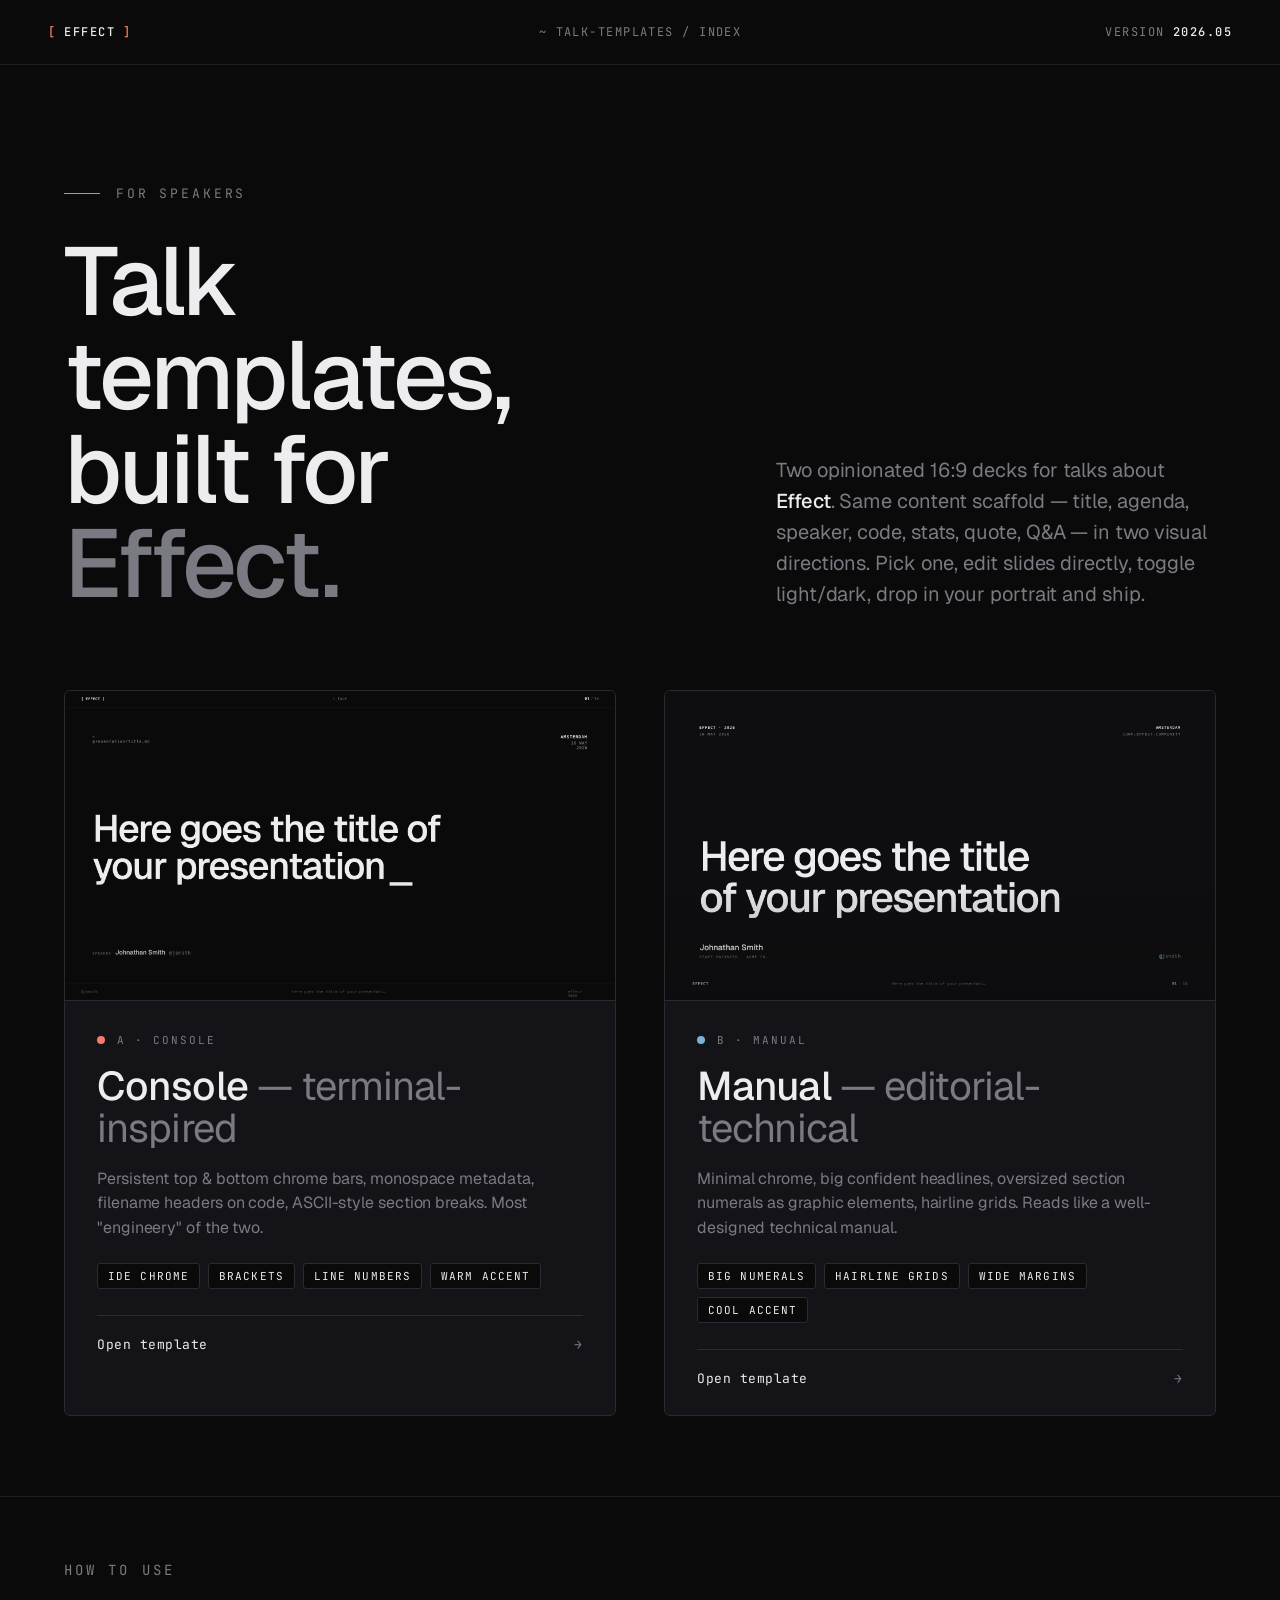
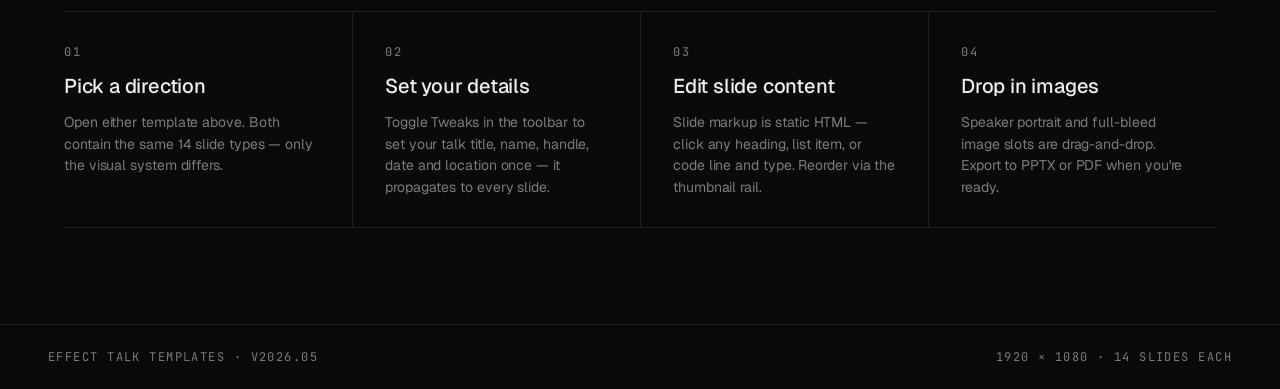
==== index.html @ d258993c "commit all" ====
<!doctype html>
<html lang="en">
<head>
<meta charset="utf-8" />
<title>Effect — Talk Templates</title>
<link rel="preconnect" href="https://fonts.googleapis.com">
<link rel="preconnect" href="https://fonts.gstatic.com" crossorigin>
<link href="https://fonts.googleapis.com/css2?family=Geist:wght@300;400;500;600;700&family=JetBrains+Mono:wght@400;500;600&display=swap" rel="stylesheet">
<style>
  :root {
    --bg: #0a0a0b;
    --fg: #ededf0;
    --muted: #7a7a82;
    --muted-2: #3a3a42;
    --hairline: #1d1d22;
    --hairline-2: #2a2a31;
    --panel: #131318;
    --accent-a: oklch(0.72 0.16 28);
    --accent-b: oklch(0.74 0.08 235);
  }
  * { box-sizing: border-box; }
  html, body {
    margin: 0; padding: 0;
    background: var(--bg);
    color: var(--fg);
    font-family: 'Geist', system-ui, sans-serif;
    font-weight: 400;
    letter-spacing: -0.005em;
    min-height: 100vh;
  }
  .mono { font-family: 'JetBrains Mono', monospace; }

  /* ---------- TOP BAR ---------- */
  .top {
    display: grid;
    grid-template-columns: 1fr auto 1fr;
    align-items: center;
    padding: 24px 48px;
    border-bottom: 1px solid var(--hairline);
    font-family: 'JetBrains Mono', monospace;
    font-size: 12px;
    letter-spacing: 0.12em;
    color: var(--muted);
    text-transform: uppercase;
    position: sticky; top: 0;
    background: var(--bg);
    z-index: 10;
  }
  .top .brand { color: var(--fg); font-weight: 500; }
  .top .brand::before { content: "["; color: var(--accent-a); padding-right: 8px; }
  .top .brand::after  { content: "]"; color: var(--accent-a); padding-left: 8px; }
  .top .crumbs { justify-self: center; }
  .top .ver { justify-self: end; }
  .top .ver b { color: var(--fg); font-weight: 500; }

  /* ---------- HERO ---------- */
  .hero {
    padding: 120px 64px 80px;
    max-width: 1600px;
    margin: 0 auto;
    display: grid;
    grid-template-columns: 1.4fr 1fr;
    gap: 96px;
    align-items: end;
  }
  .hero .eyebrow {
    font-family: 'JetBrains Mono', monospace;
    font-size: 13px;
    letter-spacing: 0.22em;
    text-transform: uppercase;
    color: var(--muted);
    margin-bottom: 32px;
    display: flex;
    align-items: center;
    gap: 16px;
  }
  .hero .eyebrow::before {
    content: "";
    width: 36px; height: 1px; background: var(--accent-a);
    display: inline-block;
  }
  .hero h1 {
    font-size: 96px;
    font-weight: 500;
    letter-spacing: -0.03em;
    line-height: 0.98;
    margin: 0;
    text-wrap: balance;
  }
  .hero h1 em { font-style: normal; color: var(--muted); }
  .hero .lede {
    color: var(--muted);
    font-size: 20px;
    line-height: 1.55;
    margin: 0;
    text-wrap: pretty;
  }
  .hero .lede b { color: var(--fg); font-weight: 500; }

  /* ---------- CARDS ---------- */
  .cards {
    padding: 0 64px 80px;
    max-width: 1600px;
    margin: 0 auto;
    display: grid;
    grid-template-columns: 1fr 1fr;
    gap: 48px;
  }
  .card {
    background: var(--panel);
    border: 1px solid var(--hairline-2);
    border-radius: 6px;
    overflow: hidden;
    text-decoration: none;
    color: inherit;
    display: flex;
    flex-direction: column;
    transition: transform 0.18s ease, border-color 0.18s ease;
  }
  .card:hover {
    transform: translateY(-3px);
    border-color: var(--muted-2);
  }
  .card .preview {
    position: relative;
    aspect-ratio: 16/9;
    background: #0c0c0e;
    overflow: hidden;
    border-bottom: 1px solid var(--hairline-2);
  }
  .card .preview img {
    width: 100%;
    height: 100%;
    display: block;
    object-fit: cover;
  }
  .card .preview::after {
    content: "";
    position: absolute;
    inset: 0;
    background: linear-gradient(to bottom, transparent 60%, rgba(10,10,11,0.4) 100%);
    pointer-events: none;
  }
  .card .body {
    padding: 32px 32px 28px;
    display: flex;
    flex-direction: column;
    gap: 18px;
  }
  .card .badge {
    font-family: 'JetBrains Mono', monospace;
    font-size: 11px;
    letter-spacing: 0.18em;
    text-transform: uppercase;
    color: var(--muted);
    display: flex;
    align-items: center;
    gap: 12px;
  }
  .card .badge .dot { width: 8px; height: 8px; border-radius: 50%; display: inline-block; }
  .card.a .badge .dot { background: var(--accent-a); }
  .card.b .badge .dot { background: var(--accent-b); }
  .card h2 {
    font-size: 40px;
    font-weight: 500;
    letter-spacing: -0.022em;
    margin: 0;
    line-height: 1.05;
  }
  .card h2 em { font-style: normal; color: var(--muted); font-weight: 400; }
  .card .desc {
    color: var(--muted);
    font-size: 16px;
    line-height: 1.55;
    margin: 0;
  }
  .card .traits {
    display: flex;
    flex-wrap: wrap;
    gap: 8px;
    margin-top: 4px;
  }
  .card .traits span {
    font-family: 'JetBrains Mono', monospace;
    font-size: 11px;
    letter-spacing: 0.1em;
    text-transform: uppercase;
    color: var(--fg);
    background: var(--bg);
    border: 1px solid var(--hairline-2);
    padding: 5px 10px;
    border-radius: 3px;
  }
  .card .cta {
    margin-top: 8px;
    display: flex;
    justify-content: space-between;
    align-items: center;
    padding-top: 20px;
    border-top: 1px solid var(--hairline-2);
    font-family: 'JetBrains Mono', monospace;
    font-size: 13px;
    color: var(--fg);
    letter-spacing: 0.04em;
  }
  .card .cta .arrow { color: var(--muted); }
  .card:hover .cta .arrow { color: var(--fg); }

  /* ---------- HOW IT WORKS ---------- */
  .how {
    padding: 64px 64px 96px;
    max-width: 1600px;
    margin: 0 auto;
    border-top: 1px solid var(--hairline);
  }
  .how h3 {
    font-size: 14px;
    font-family: 'JetBrains Mono', monospace;
    letter-spacing: 0.22em;
    text-transform: uppercase;
    color: var(--muted);
    margin: 0 0 32px;
    font-weight: 400;
  }
  .how-grid {
    display: grid;
    grid-template-columns: repeat(4, 1fr);
    gap: 0;
    border-top: 1px solid var(--hairline);
  }
  .how-cell {
    padding: 32px 32px 28px;
    border-bottom: 1px solid var(--hairline);
    border-left: 1px solid var(--hairline);
    display: flex;
    flex-direction: column;
    gap: 14px;
  }
  .how-cell:first-child { border-left: 0; padding-left: 0; }
  .how-cell .ix {
    font-family: 'JetBrains Mono', monospace;
    font-size: 12px;
    letter-spacing: 0.18em;
    color: var(--muted);
  }
  .how-cell h4 { font-size: 20px; font-weight: 500; letter-spacing: -0.01em; margin: 0; line-height: 1.2; }
  .how-cell p { color: var(--muted); font-size: 14px; line-height: 1.55; margin: 0; }

  /* ---------- FOOTER ---------- */
  footer {
    padding: 24px 48px;
    border-top: 1px solid var(--hairline);
    display: flex;
    justify-content: space-between;
    font-family: 'JetBrains Mono', monospace;
    font-size: 12px;
    letter-spacing: 0.12em;
    color: var(--muted);
    text-transform: uppercase;
  }
</style>
</head>
<body>

<div class="top">
  <span class="brand">EFFECT</span>
  <span class="crumbs">~ talk-templates / index</span>
  <span class="ver">VERSION <b>2026.05</b></span>
</div>

<section class="hero">
  <div>
    <div class="eyebrow">For speakers</div>
    <h1>Talk templates,<br>built for <em>Effect.</em></h1>
  </div>
  <p class="lede">
    Two opinionated 16:9 decks for talks about <b>Effect</b>.
    Same content scaffold — title, agenda, speaker, code, stats, quote, Q&amp;A — in two
    visual directions. Pick one, edit slides directly, toggle light/dark, drop in your
    portrait and ship.
  </p>
</section>

<section class="cards">

  <a class="card a" href="Effect Template - Console.html">
    <div class="preview">
      <img src="previews/console-title.png" alt="Console template preview" />
    </div>
    <div class="body">
      <div class="badge"><span class="dot"></span>A · CONSOLE</div>
      <h2>Console <em>— terminal-inspired</em></h2>
      <p class="desc">
        Persistent top &amp; bottom chrome bars, monospace metadata, filename headers on
        code, ASCII-style section breaks. Most "engineery" of the two.
      </p>
      <div class="traits">
        <span>IDE chrome</span><span>brackets</span><span>line numbers</span><span>warm accent</span>
      </div>
      <div class="cta"><span>Open template</span><span class="arrow">→</span></div>
    </div>
  </a>

  <a class="card b" href="Effect Template - Manual.html">
    <div class="preview">
      <img src="previews/manual-title.png" alt="Manual template preview" />
    </div>
    <div class="body">
      <div class="badge"><span class="dot"></span>B · MANUAL</div>
      <h2>Manual <em>— editorial-technical</em></h2>
      <p class="desc">
        Minimal chrome, big confident headlines, oversized section numerals as graphic
        elements, hairline grids. Reads like a well-designed technical manual.
      </p>
      <div class="traits">
        <span>big numerals</span><span>hairline grids</span><span>wide margins</span><span>cool accent</span>
      </div>
      <div class="cta"><span>Open template</span><span class="arrow">→</span></div>
    </div>
  </a>

</section>

<section class="how">
  <h3>How to use</h3>
  <div class="how-grid">
    <div class="how-cell">
      <span class="ix">01</span>
      <h4>Pick a direction</h4>
      <p>Open either template above. Both contain the same 14 slide types — only the visual system differs.</p>
    </div>
    <div class="how-cell">
      <span class="ix">02</span>
      <h4>Set your details</h4>
      <p>Toggle Tweaks in the toolbar to set your talk title, name, handle, date and location once — it propagates to every slide.</p>
    </div>
    <div class="how-cell">
      <span class="ix">03</span>
      <h4>Edit slide content</h4>
      <p>Slide markup is static HTML — click any heading, list item, or code line and type. Reorder via the thumbnail rail.</p>
    </div>
    <div class="how-cell">
      <span class="ix">04</span>
      <h4>Drop in images</h4>
      <p>Speaker portrait and full-bleed image slots are drag-and-drop. Export to PPTX or PDF when you're ready.</p>
    </div>
  </div>
</section>

<footer>
  <span>Effect talk templates · v2026.05</span>
  <span>1920 × 1080 · 14 slides each</span>
</footer>

</body>
</html>
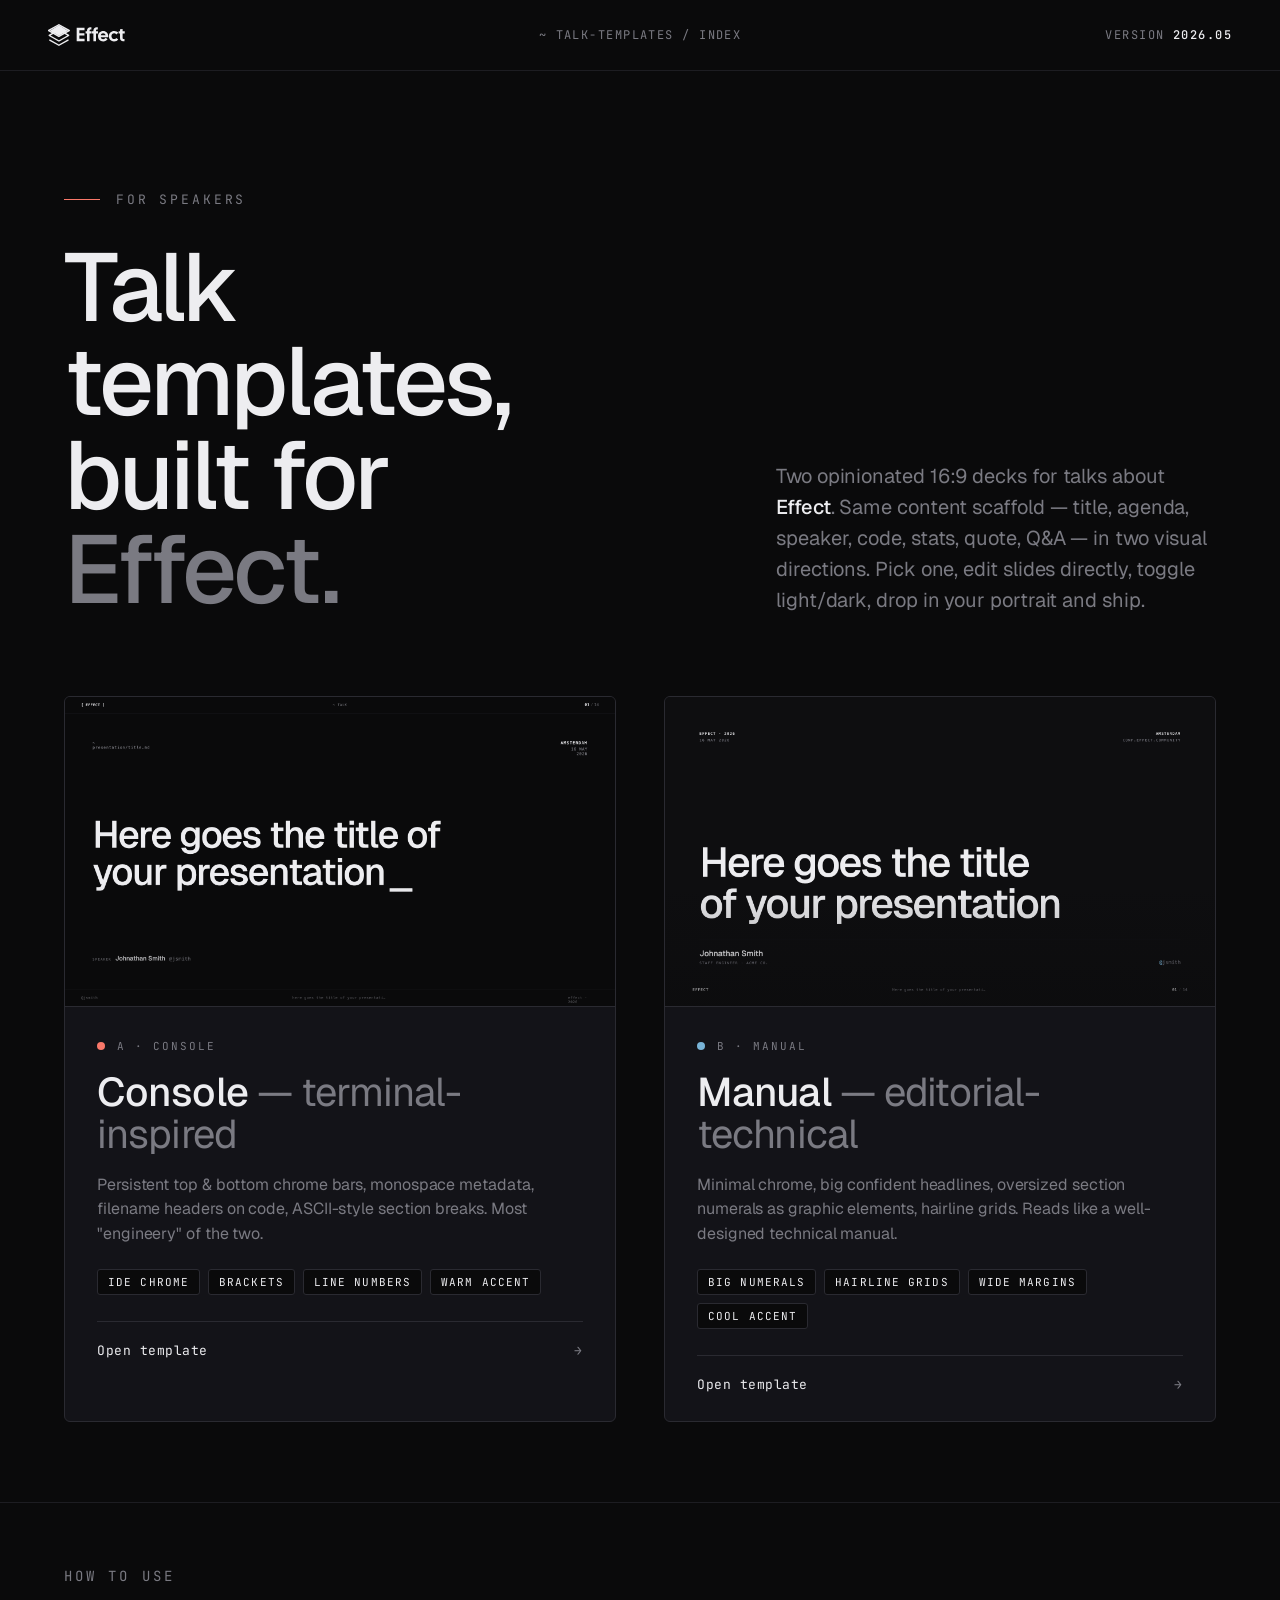
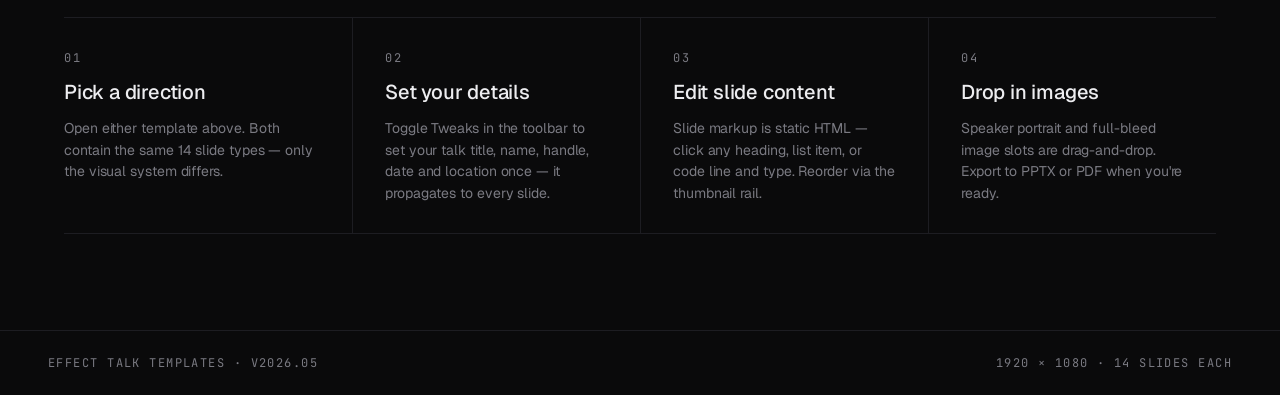
==== commit 56c552a4: "Replace [EFFECT] brand with Effect wordmark SVG (currentColor mask) Co-Authored-By: Claude Opus 4.7 " ====
--- a/index.html
+++ b/index.html
@@ -46,9 +46,20 @@
     background: var(--bg);
     z-index: 10;
   }
-  .top .brand { color: var(--fg); font-weight: 500; }
-  .top .brand::before { content: "["; color: var(--accent-a); padding-right: 8px; }
-  .top .brand::after  { content: "]"; color: var(--accent-a); padding-left: 8px; }
+  .top .brand {
+    display: inline-block;
+    width: 102px;
+    height: 22px;
+    vertical-align: middle;
+    color: var(--fg);
+    background-color: currentColor;
+    -webkit-mask: url(effect-logo.svg) left center / contain no-repeat;
+    mask: url(effect-logo.svg) left center / contain no-repeat;
+    font-size: 0;
+    line-height: 0;
+    text-indent: -9999px;
+    overflow: hidden;
+  }
   .top .crumbs { justify-self: center; }
   .top .ver { justify-self: end; }
   .top .ver b { color: var(--fg); font-weight: 500; }
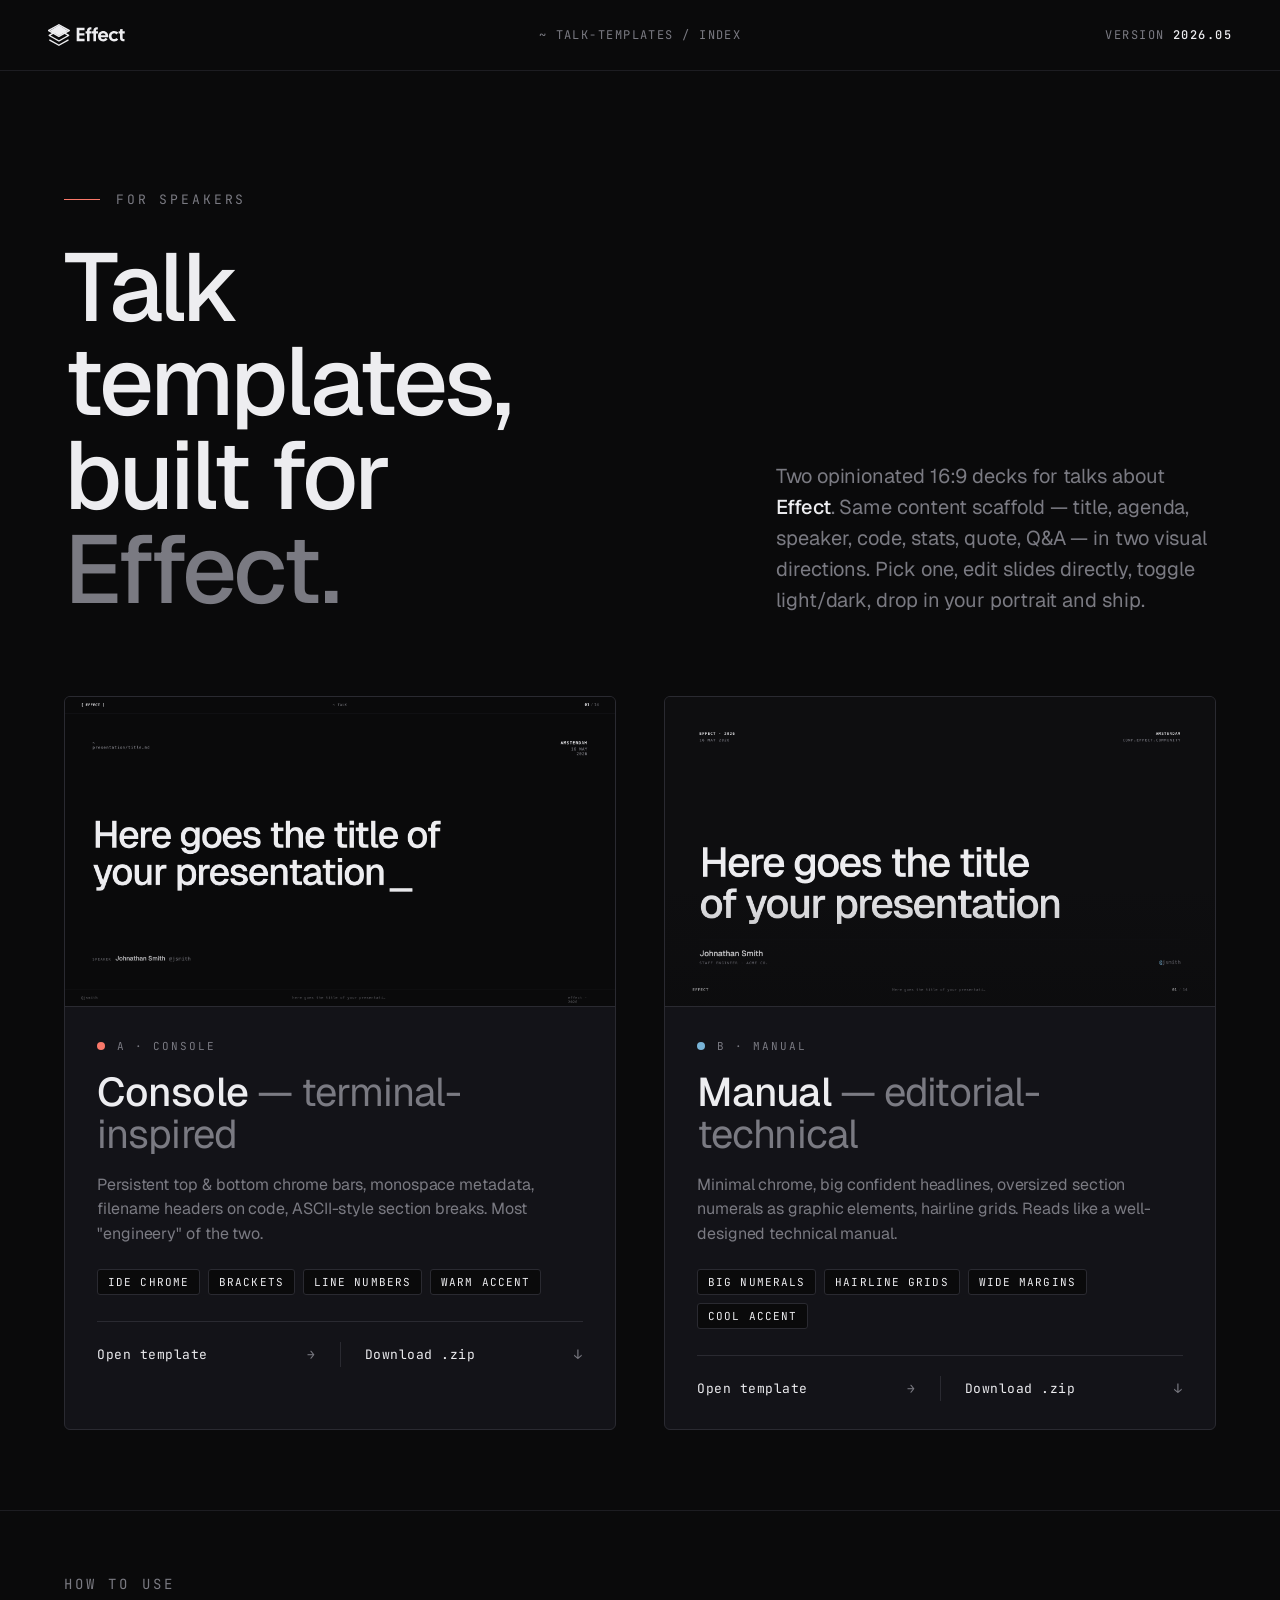
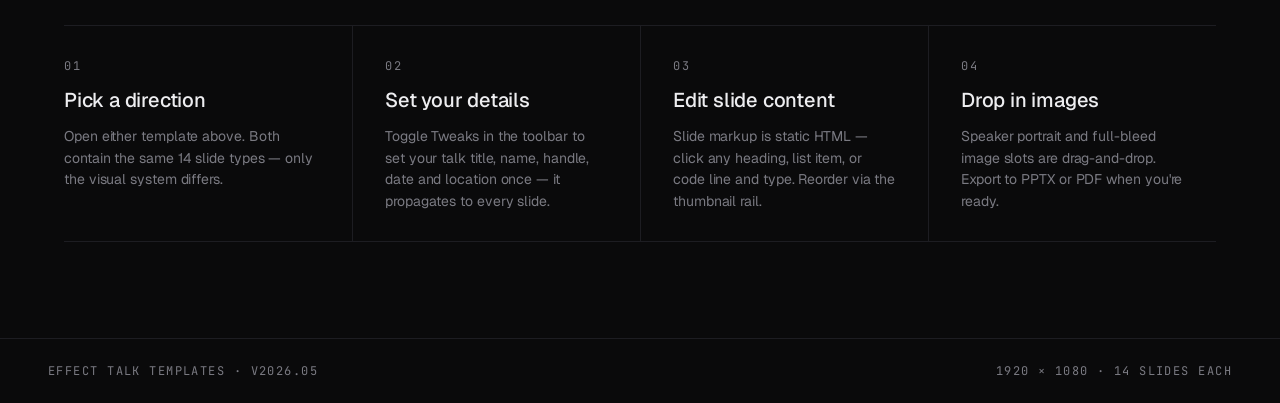
==== commit 9e65b37f: "Add per-template ZIP downloads on the landing page Each ZIP contains the template HTML plus all its " ====
--- a/index.html
+++ b/index.html
@@ -205,17 +205,28 @@
   .card .cta {
     margin-top: 8px;
     display: flex;
-    justify-content: space-between;
-    align-items: center;
+    gap: 24px;
     padding-top: 20px;
     border-top: 1px solid var(--hairline-2);
     font-family: 'JetBrains Mono', monospace;
     font-size: 13px;
+    letter-spacing: 0.04em;
+  }
+  .card .cta a {
+    flex: 1;
+    display: inline-flex;
+    align-items: center;
+    justify-content: space-between;
     color: var(--fg);
-    letter-spacing: 0.04em;
-  }
-  .card .cta .arrow { color: var(--muted); }
-  .card:hover .cta .arrow { color: var(--fg); }
+    text-decoration: none;
+    padding: 4px 0;
+  }
+  .card .cta a + a {
+    border-left: 1px solid var(--hairline-2);
+    padding-left: 24px;
+  }
+  .card .cta a .arrow { color: var(--muted); transition: color 0.18s ease; }
+  .card .cta a:hover .arrow { color: var(--fg); }
 
   /* ---------- HOW IT WORKS ---------- */
   .how {
@@ -294,10 +305,10 @@
 
 <section class="cards">
 
-  <a class="card a" href="Effect Template - Console.html">
-    <div class="preview">
+  <article class="card a">
+    <a class="preview" href="Effect Template - Console.html" aria-label="Open Console template">
       <img src="previews/console-title.png" alt="Console template preview" />
-    </div>
+    </a>
     <div class="body">
       <div class="badge"><span class="dot"></span>A · CONSOLE</div>
       <h2>Console <em>— terminal-inspired</em></h2>
@@ -308,14 +319,17 @@
       <div class="traits">
         <span>IDE chrome</span><span>brackets</span><span>line numbers</span><span>warm accent</span>
       </div>
-      <div class="cta"><span>Open template</span><span class="arrow">→</span></div>
-    </div>
-  </a>
-
-  <a class="card b" href="Effect Template - Manual.html">
-    <div class="preview">
+      <div class="cta">
+        <a href="Effect Template - Console.html"><span>Open template</span><span class="arrow">→</span></a>
+        <a href="downloads/effect-template-console.zip" download><span>Download .zip</span><span class="arrow">↓</span></a>
+      </div>
+    </div>
+  </article>
+
+  <article class="card b">
+    <a class="preview" href="Effect Template - Manual.html" aria-label="Open Manual template">
       <img src="previews/manual-title.png" alt="Manual template preview" />
-    </div>
+    </a>
     <div class="body">
       <div class="badge"><span class="dot"></span>B · MANUAL</div>
       <h2>Manual <em>— editorial-technical</em></h2>
@@ -326,9 +340,12 @@
       <div class="traits">
         <span>big numerals</span><span>hairline grids</span><span>wide margins</span><span>cool accent</span>
       </div>
-      <div class="cta"><span>Open template</span><span class="arrow">→</span></div>
-    </div>
-  </a>
+      <div class="cta">
+        <a href="Effect Template - Manual.html"><span>Open template</span><span class="arrow">→</span></a>
+        <a href="downloads/effect-template-manual.zip" download><span>Download .zip</span><span class="arrow">↓</span></a>
+      </div>
+    </div>
+  </article>
 
 </section>
 
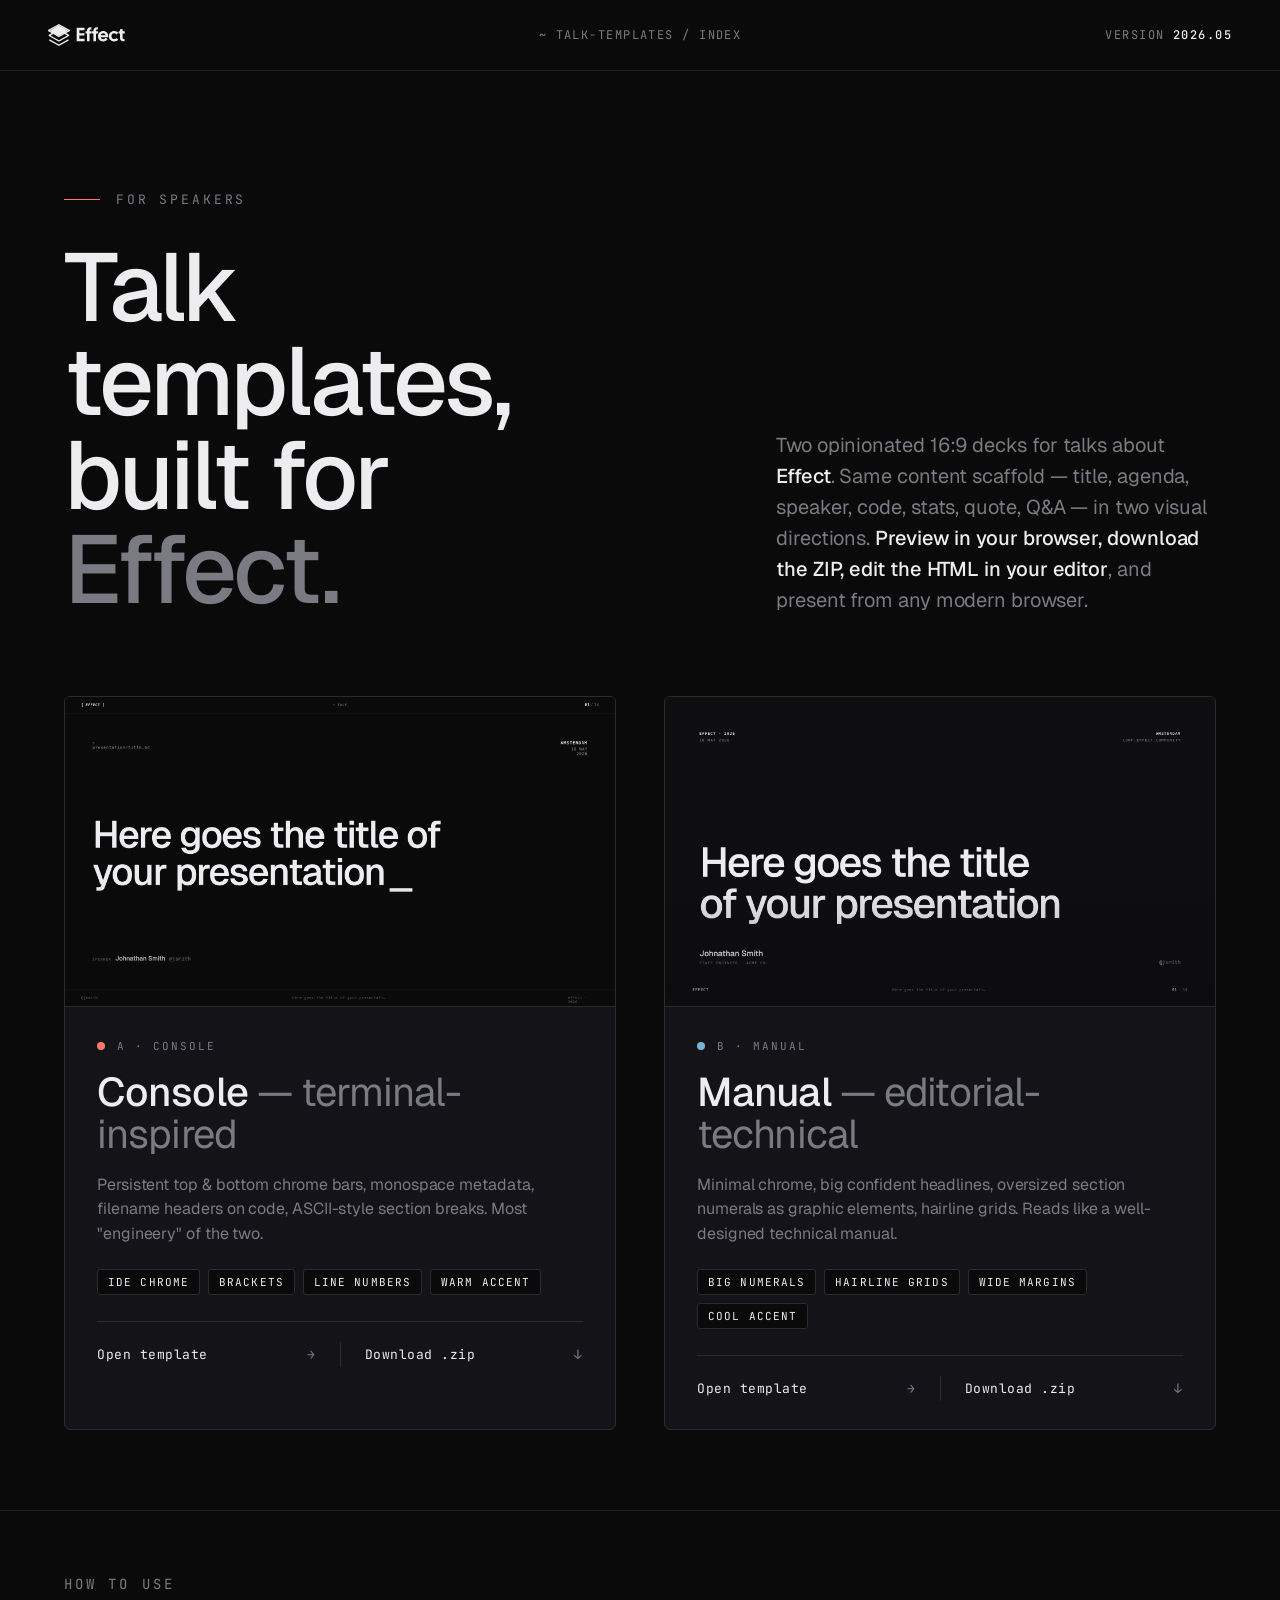
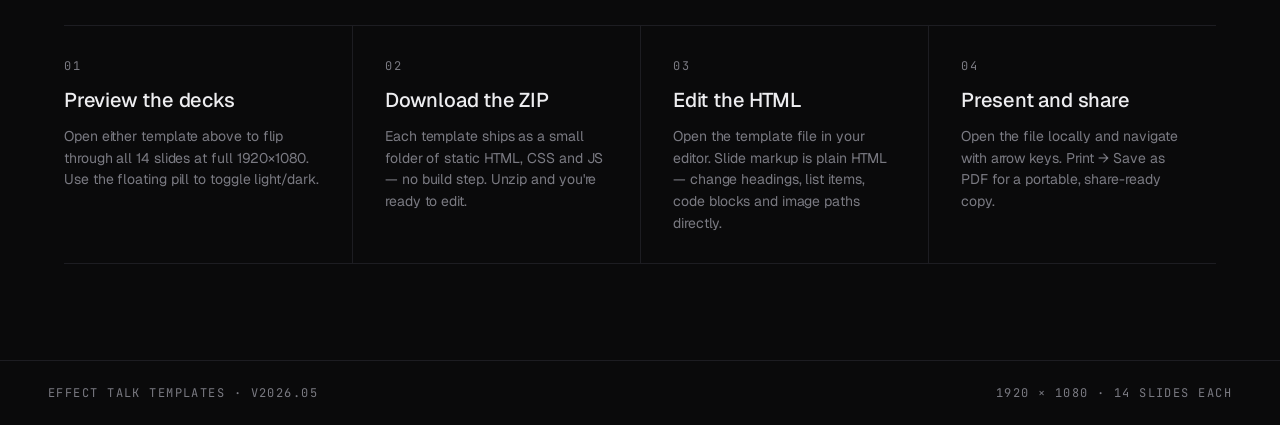
==== commit 0eec52c3: "Update landing copy: workflow is download+edit-locally, not in-browser Co-Authored-By: Claude Opus 4" ====
--- a/index.html
+++ b/index.html
@@ -298,8 +298,8 @@
   <p class="lede">
     Two opinionated 16:9 decks for talks about <b>Effect</b>.
     Same content scaffold — title, agenda, speaker, code, stats, quote, Q&amp;A — in two
-    visual directions. Pick one, edit slides directly, toggle light/dark, drop in your
-    portrait and ship.
+    visual directions. <b>Preview in your browser, download the ZIP, edit the HTML in
+    your editor</b>, and present from any modern browser.
   </p>
 </section>
 
@@ -354,23 +354,23 @@
   <div class="how-grid">
     <div class="how-cell">
       <span class="ix">01</span>
-      <h4>Pick a direction</h4>
-      <p>Open either template above. Both contain the same 14 slide types — only the visual system differs.</p>
+      <h4>Preview the decks</h4>
+      <p>Open either template above to flip through all 14 slides at full 1920×1080. Use the floating pill to toggle light/dark.</p>
     </div>
     <div class="how-cell">
       <span class="ix">02</span>
-      <h4>Set your details</h4>
-      <p>Toggle Tweaks in the toolbar to set your talk title, name, handle, date and location once — it propagates to every slide.</p>
+      <h4>Download the ZIP</h4>
+      <p>Each template ships as a small folder of static HTML, CSS and JS — no build step. Unzip and you're ready to edit.</p>
     </div>
     <div class="how-cell">
       <span class="ix">03</span>
-      <h4>Edit slide content</h4>
-      <p>Slide markup is static HTML — click any heading, list item, or code line and type. Reorder via the thumbnail rail.</p>
+      <h4>Edit the HTML</h4>
+      <p>Open the template file in your editor. Slide markup is plain HTML — change headings, list items, code blocks and image paths directly.</p>
     </div>
     <div class="how-cell">
       <span class="ix">04</span>
-      <h4>Drop in images</h4>
-      <p>Speaker portrait and full-bleed image slots are drag-and-drop. Export to PPTX or PDF when you're ready.</p>
+      <h4>Present and share</h4>
+      <p>Open the file locally and navigate with arrow keys. Print → Save as PDF for a portable, share-ready copy.</p>
     </div>
   </div>
 </section>
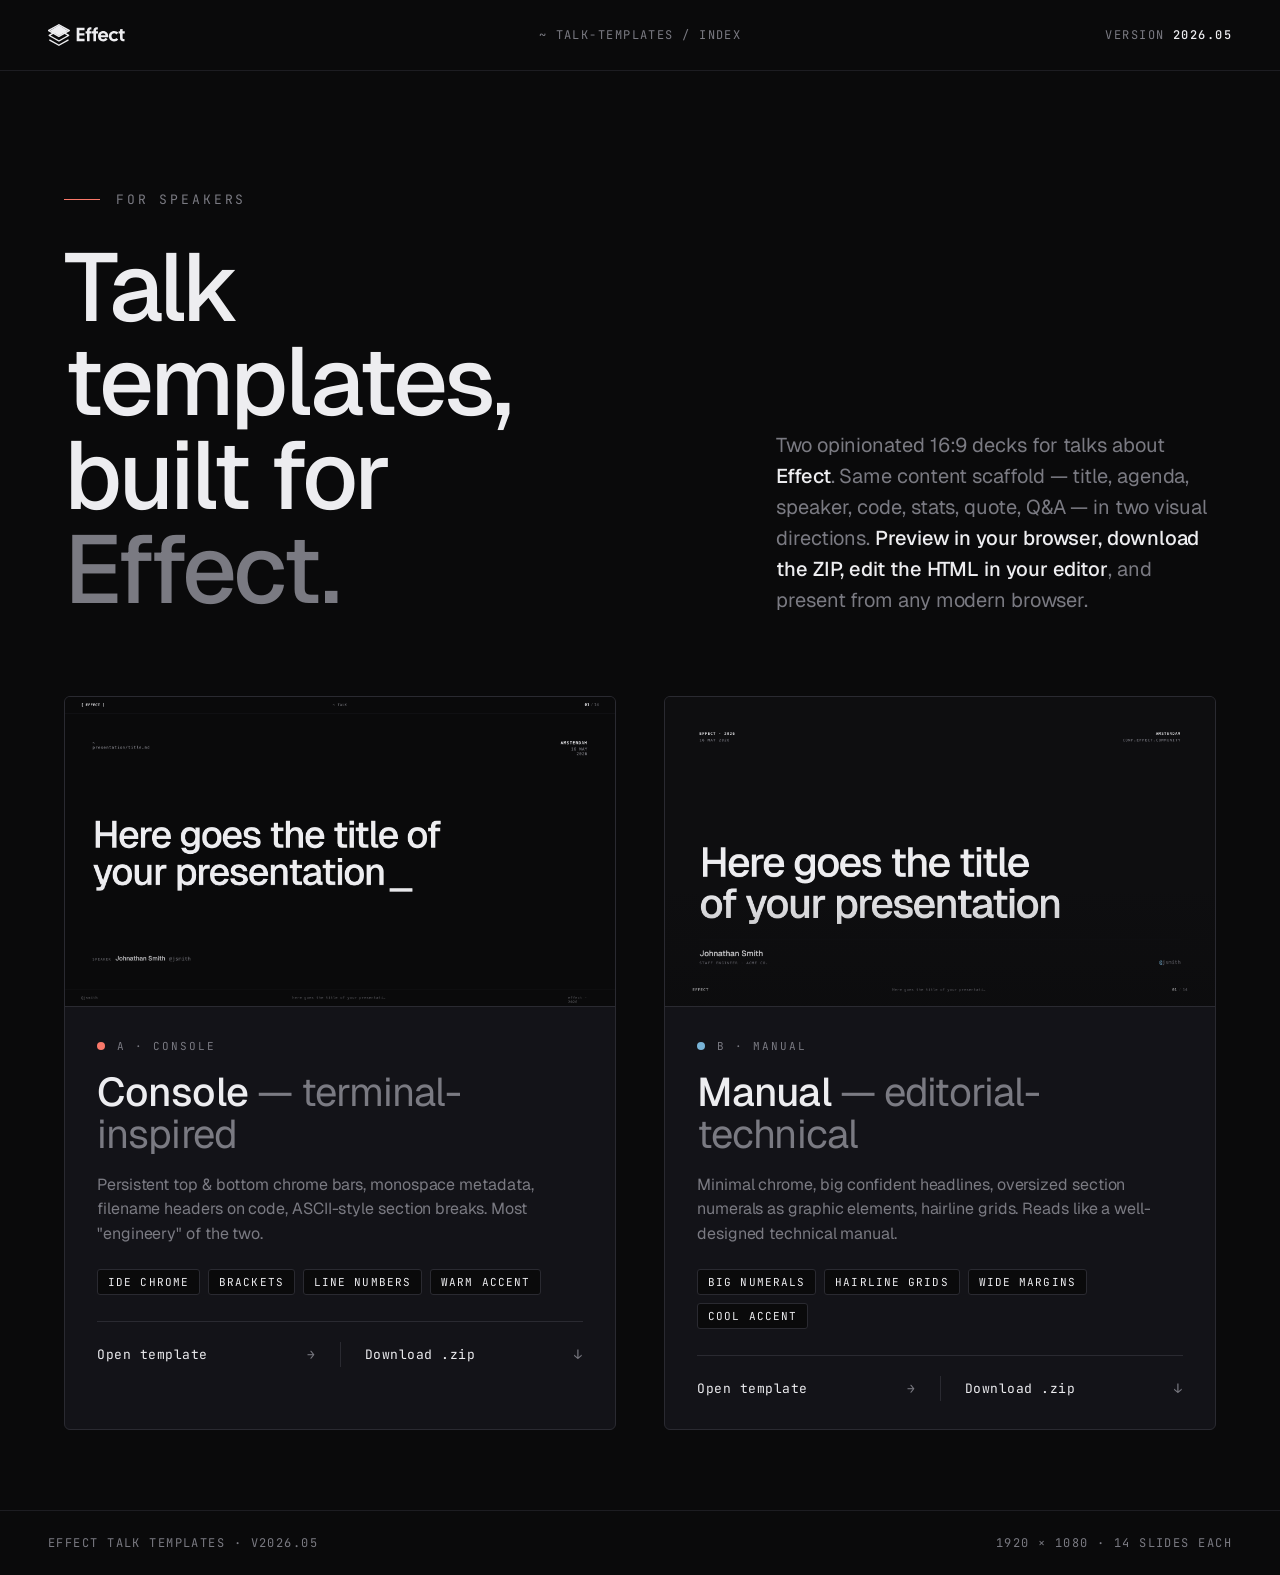
==== commit 8e4325a4: "Remove How to use section from landing page Co-Authored-By: Claude Opus 4.7 (1M context) <noreply@an" ====
--- a/index.html
+++ b/index.html
@@ -227,46 +227,6 @@
   }
   .card .cta a .arrow { color: var(--muted); transition: color 0.18s ease; }
   .card .cta a:hover .arrow { color: var(--fg); }
-
-  /* ---------- HOW IT WORKS ---------- */
-  .how {
-    padding: 64px 64px 96px;
-    max-width: 1600px;
-    margin: 0 auto;
-    border-top: 1px solid var(--hairline);
-  }
-  .how h3 {
-    font-size: 14px;
-    font-family: 'JetBrains Mono', monospace;
-    letter-spacing: 0.22em;
-    text-transform: uppercase;
-    color: var(--muted);
-    margin: 0 0 32px;
-    font-weight: 400;
-  }
-  .how-grid {
-    display: grid;
-    grid-template-columns: repeat(4, 1fr);
-    gap: 0;
-    border-top: 1px solid var(--hairline);
-  }
-  .how-cell {
-    padding: 32px 32px 28px;
-    border-bottom: 1px solid var(--hairline);
-    border-left: 1px solid var(--hairline);
-    display: flex;
-    flex-direction: column;
-    gap: 14px;
-  }
-  .how-cell:first-child { border-left: 0; padding-left: 0; }
-  .how-cell .ix {
-    font-family: 'JetBrains Mono', monospace;
-    font-size: 12px;
-    letter-spacing: 0.18em;
-    color: var(--muted);
-  }
-  .how-cell h4 { font-size: 20px; font-weight: 500; letter-spacing: -0.01em; margin: 0; line-height: 1.2; }
-  .how-cell p { color: var(--muted); font-size: 14px; line-height: 1.55; margin: 0; }
 
   /* ---------- FOOTER ---------- */
   footer {
@@ -349,32 +309,6 @@
 
 </section>
 
-<section class="how">
-  <h3>How to use</h3>
-  <div class="how-grid">
-    <div class="how-cell">
-      <span class="ix">01</span>
-      <h4>Preview the decks</h4>
-      <p>Open either template above to flip through all 14 slides at full 1920×1080. Use the floating pill to toggle light/dark.</p>
-    </div>
-    <div class="how-cell">
-      <span class="ix">02</span>
-      <h4>Download the ZIP</h4>
-      <p>Each template ships as a small folder of static HTML, CSS and JS — no build step. Unzip and you're ready to edit.</p>
-    </div>
-    <div class="how-cell">
-      <span class="ix">03</span>
-      <h4>Edit the HTML</h4>
-      <p>Open the template file in your editor. Slide markup is plain HTML — change headings, list items, code blocks and image paths directly.</p>
-    </div>
-    <div class="how-cell">
-      <span class="ix">04</span>
-      <h4>Present and share</h4>
-      <p>Open the file locally and navigate with arrow keys. Print → Save as PDF for a portable, share-ready copy.</p>
-    </div>
-  </div>
-</section>
-
 <footer>
   <span>Effect talk templates · v2026.05</span>
   <span>1920 × 1080 · 14 slides each</span>
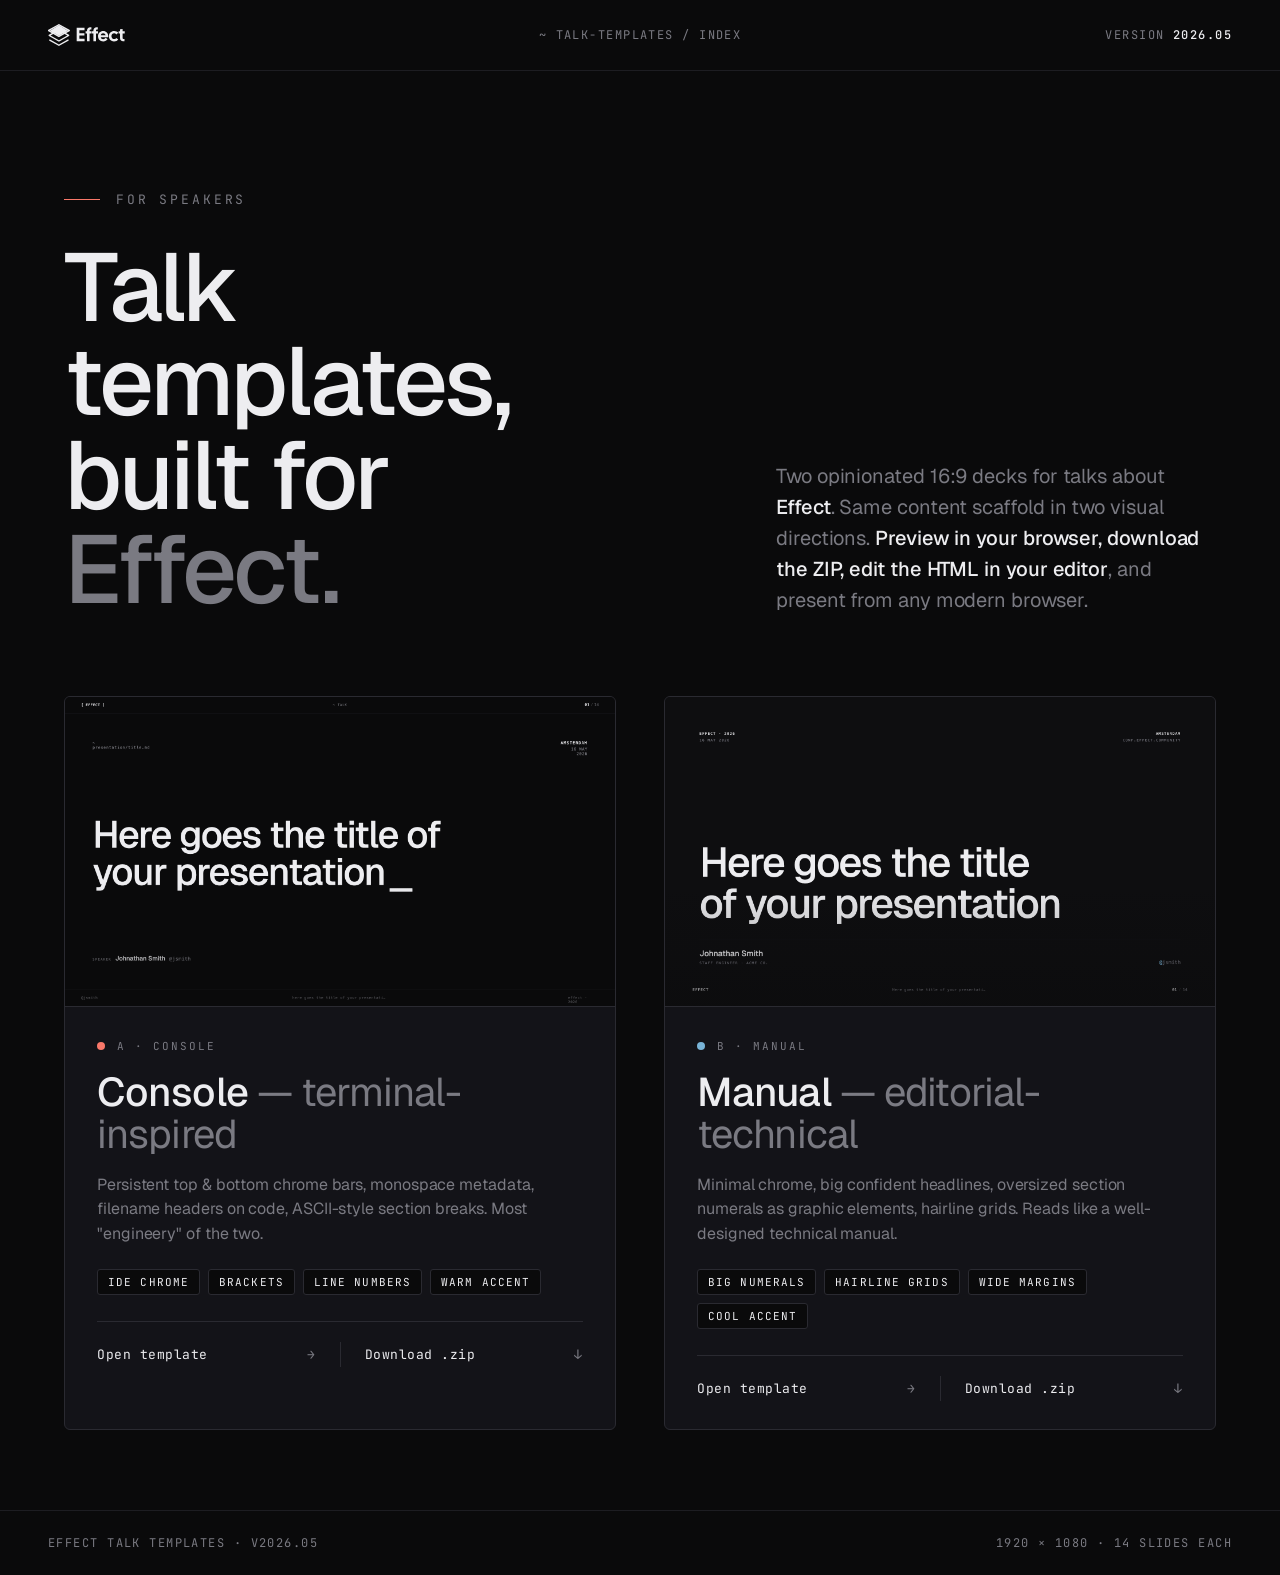
==== commit def0e554: "Trim slide-list from landing lede Co-Authored-By: Claude Opus 4.7 (1M context) <noreply@anthropic.co" ====
--- a/index.html
+++ b/index.html
@@ -257,9 +257,8 @@
   </div>
   <p class="lede">
     Two opinionated 16:9 decks for talks about <b>Effect</b>.
-    Same content scaffold — title, agenda, speaker, code, stats, quote, Q&amp;A — in two
-    visual directions. <b>Preview in your browser, download the ZIP, edit the HTML in
-    your editor</b>, and present from any modern browser.
+    Same content scaffold in two visual directions. <b>Preview in your browser,
+    download the ZIP, edit the HTML in your editor</b>, and present from any modern browser.
   </p>
 </section>
 
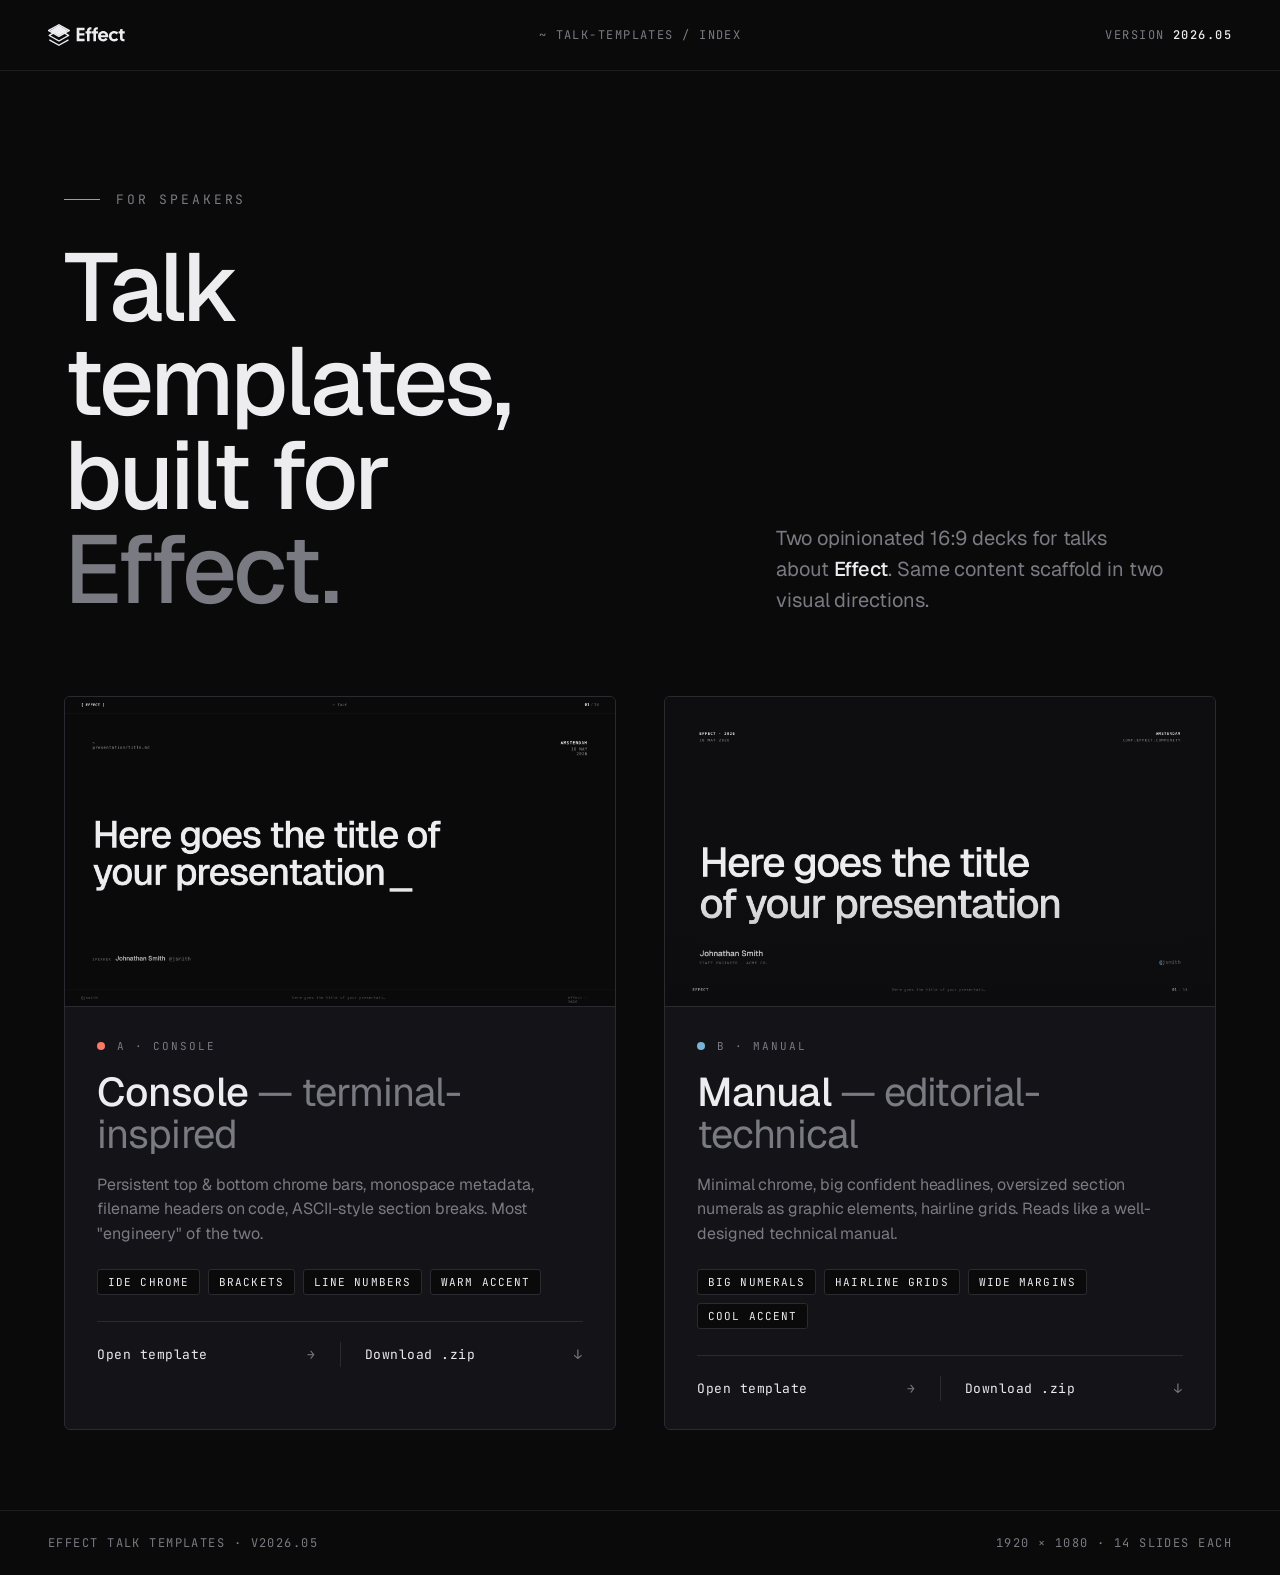
==== commit 5c802e3e: "Trim workflow sentence from landing lede Co-Authored-By: Claude Opus 4.7 (1M context) <noreply@anthr" ====
--- a/index.html
+++ b/index.html
@@ -257,8 +257,7 @@
   </div>
   <p class="lede">
     Two opinionated 16:9 decks for talks about <b>Effect</b>.
-    Same content scaffold in two visual directions. <b>Preview in your browser,
-    download the ZIP, edit the HTML in your editor</b>, and present from any modern browser.
+    Same content scaffold in two visual directions.
   </p>
 </section>
 
